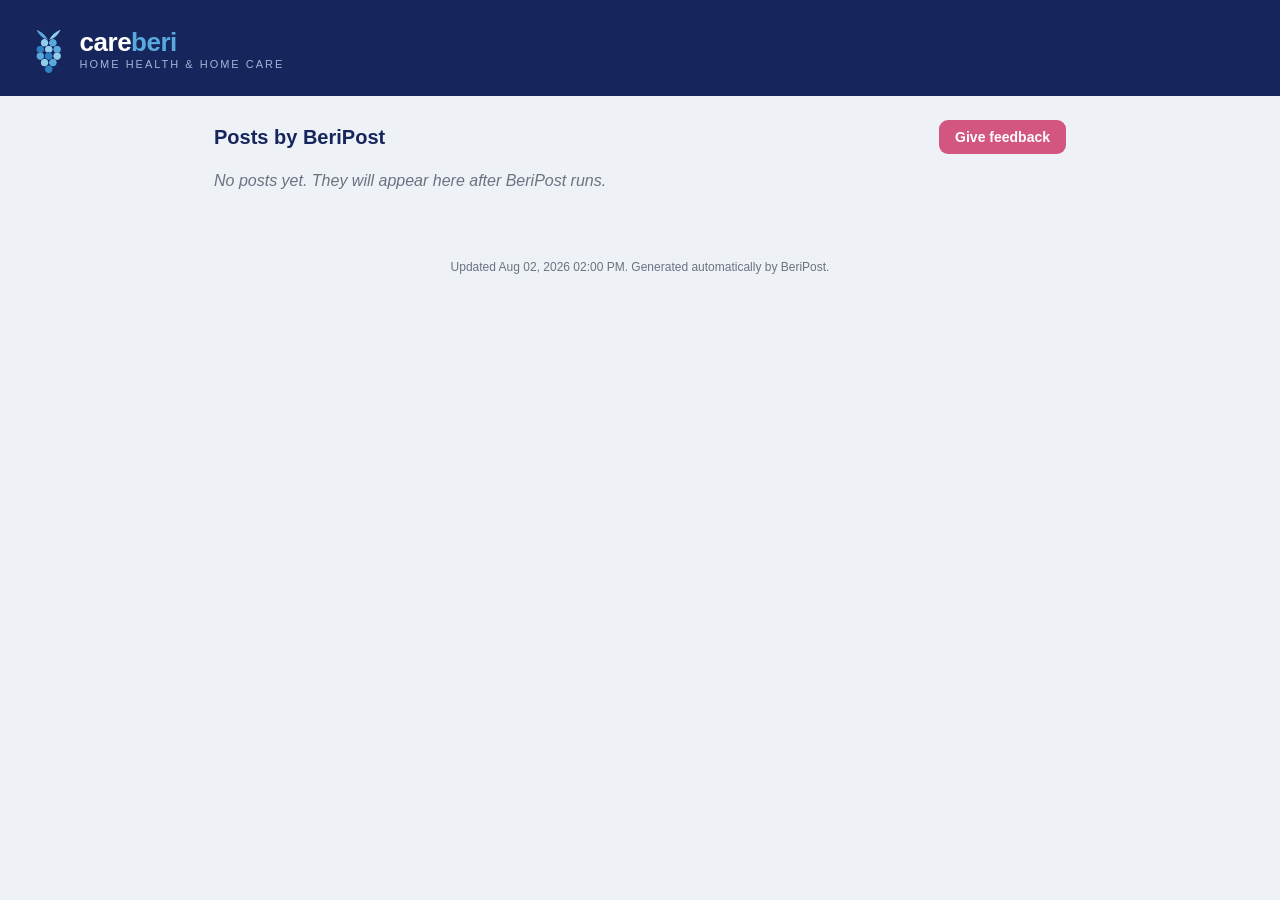
==== docs/index.html @ 3b331e43 "Rebuild as hands-off v2: auto-post, email, feedback memory, GitHub Pages gallery - Remove the local " ====
<!DOCTYPE html>
<html lang="en"><head>
<meta charset="utf-8"><meta name="viewport" content="width=device-width, initial-scale=1">
<title>Careberi posts</title>
<style>
:root{--navy:#16265C;--ocean:#2A5D9F;--azure:#2F80C2;--sky:#5AA9DE;--berry:#D25680;--page:#EEF2F7;--muted:#6B7280;--line:#E2E8F0;}
*{box-sizing:border-box}body{margin:0;font-family:-apple-system,'Segoe UI',Roboto,Arial,sans-serif;background:var(--page);color:#1F2733}
.top{background:var(--navy);color:#fff;padding:22px 24px;display:flex;align-items:center;gap:14px}
.top img{height:52px}.top .nm{font-size:26px;font-weight:700;letter-spacing:-.5px}.top .nm span{color:var(--sky)}
.top .tg{font-size:11px;letter-spacing:2px;text-transform:uppercase;color:#9fb6d6}
main{max-width:900px;margin:0 auto;padding:24px}
.bar{display:flex;justify-content:space-between;align-items:center;flex-wrap:wrap;gap:12px;margin-bottom:18px}
.bar h1{font-size:20px;margin:0;color:var(--navy)}
.btn{display:inline-block;background:var(--berry);color:#fff;text-decoration:none;padding:9px 16px;border-radius:9px;font-weight:600;font-size:14px}
.btn.ghost{background:#fff;color:var(--navy);border:1px solid var(--line)}
.grid{display:grid;grid-template-columns:repeat(auto-fill,minmax(380px,1fr));gap:20px}
.card{background:#fff;border:1px solid var(--line);border-radius:14px;overflow:hidden;display:flex;flex-direction:column}
.card img{width:100%;display:block;aspect-ratio:1/1;object-fit:cover;background:var(--navy)}
.cb{padding:16px;display:flex;flex-direction:column;gap:10px}
.meta{display:flex;gap:8px;align-items:center;font-size:12px;color:var(--muted)}
.pill{padding:2px 9px;border-radius:20px;color:#fff;font-size:11px;text-transform:uppercase}
.p-news{background:var(--ocean)}.p-education{background:var(--navy)}.p-trivia{background:var(--azure)}.p-dad_joke{background:var(--sky);color:var(--navy)}
.body{white-space:pre-wrap;font-size:14px;line-height:1.55;margin:0}
.actions{display:flex;gap:10px;flex-wrap:wrap;margin-top:4px}
.actions a{font-size:13px;text-decoration:none;font-weight:600}
.fb{color:var(--azure)}.fbk{color:var(--berry)}
.empty{color:var(--muted);font-style:italic}
footer{text-align:center;color:var(--muted);font-size:12px;padding:30px}
</style></head><body>
<div class="top"><img src="images/logo.png" alt="careberi"><div><div class="nm">care<span>beri</span></div><div class="tg">Home Health &amp; Home Care</div></div></div>
<main>
  <div class="bar"><h1>Posts by BeriPost</h1><a class="btn" href="https://github.com/careberi/BeriPost/issues/new?title=Feedback%20for%20BeriPost&body=General%20feedback%20on%20how%20the%20posts%20should%20sound%20or%20look%3A%0A" target="_blank">Give feedback</a></div>
  <p class="empty">No posts yet. They will appear here after BeriPost runs.</p>
</main>
<footer>Updated Aug 02, 2026 02:00 PM. Generated automatically by BeriPost.</footer>
</body></html>
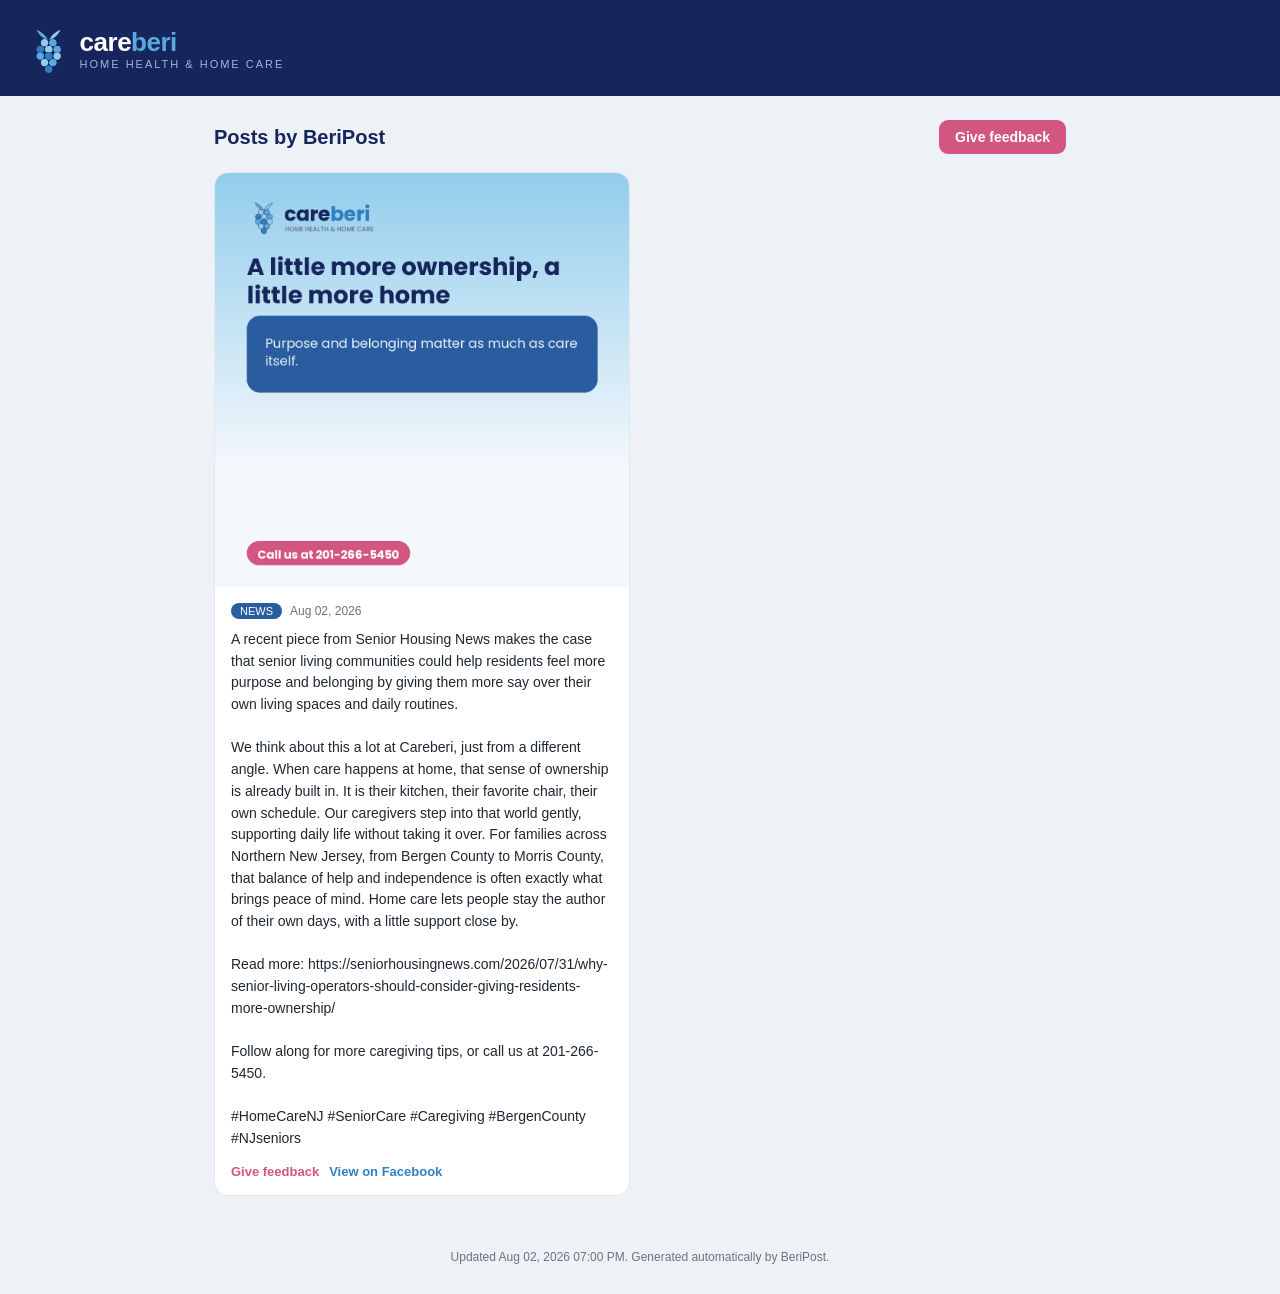
==== commit 250a526d: "Publish news post to the gallery" ====
--- a/docs/index.html
+++ b/docs/index.html
@@ -30,7 +30,15 @@
 <div class="top"><img src="images/logo.png" alt="careberi"><div><div class="nm">care<span>beri</span></div><div class="tg">Home Health &amp; Home Care</div></div></div>
 <main>
   <div class="bar"><h1>Posts by BeriPost</h1><a class="btn" href="https://github.com/careberi/BeriPost/issues/new?title=Feedback%20for%20BeriPost&body=General%20feedback%20on%20how%20the%20posts%20should%20sound%20or%20look%3A%0A" target="_blank">Give feedback</a></div>
-  <p class="empty">No posts yet. They will appear here after BeriPost runs.</p>
+  <div class="grid"><article class="card"><img src="images/2.png" alt="post image"><div class="cb"><div class="meta"><span class="pill p-news">news</span><span>Aug 02, 2026</span></div><p class="body">A recent piece from Senior Housing News makes the case that senior living communities could help residents feel more purpose and belonging by giving them more say over their own living spaces and daily routines.
+
+We think about this a lot at Careberi, just from a different angle. When care happens at home, that sense of ownership is already built in. It is their kitchen, their favorite chair, their own schedule. Our caregivers step into that world gently, supporting daily life without taking it over. For families across Northern New Jersey, from Bergen County to Morris County, that balance of help and independence is often exactly what brings peace of mind. Home care lets people stay the author of their own days, with a little support close by.
+
+Read more: https://seniorhousingnews.com/2026/07/31/why-senior-living-operators-should-consider-giving-residents-more-ownership/
+
+Follow along for more caregiving tips, or call us at 201-266-5450.
+
+#HomeCareNJ #SeniorCare #Caregiving #BergenCounty #NJseniors</p><div class="actions"><a class="fbk" href="https://github.com/careberi/BeriPost/issues/new?title=Feedback%20on%20post%20%232%20%28news%29&body=Post%3A%20news%20from%20Aug%2002%2C%202026%0A%0AMy%20feedback%20%28replace%20this%20line%29%3A%0A" target="_blank">Give feedback</a><a class="fb" href="https://www.facebook.com/1267903156403426_122101495161419010" target="_blank">View on Facebook</a></div></div></article></div>
 </main>
-<footer>Updated Aug 02, 2026 02:00 PM. Generated automatically by BeriPost.</footer>
+<footer>Updated Aug 02, 2026 07:00 PM. Generated automatically by BeriPost.</footer>
 </body></html>
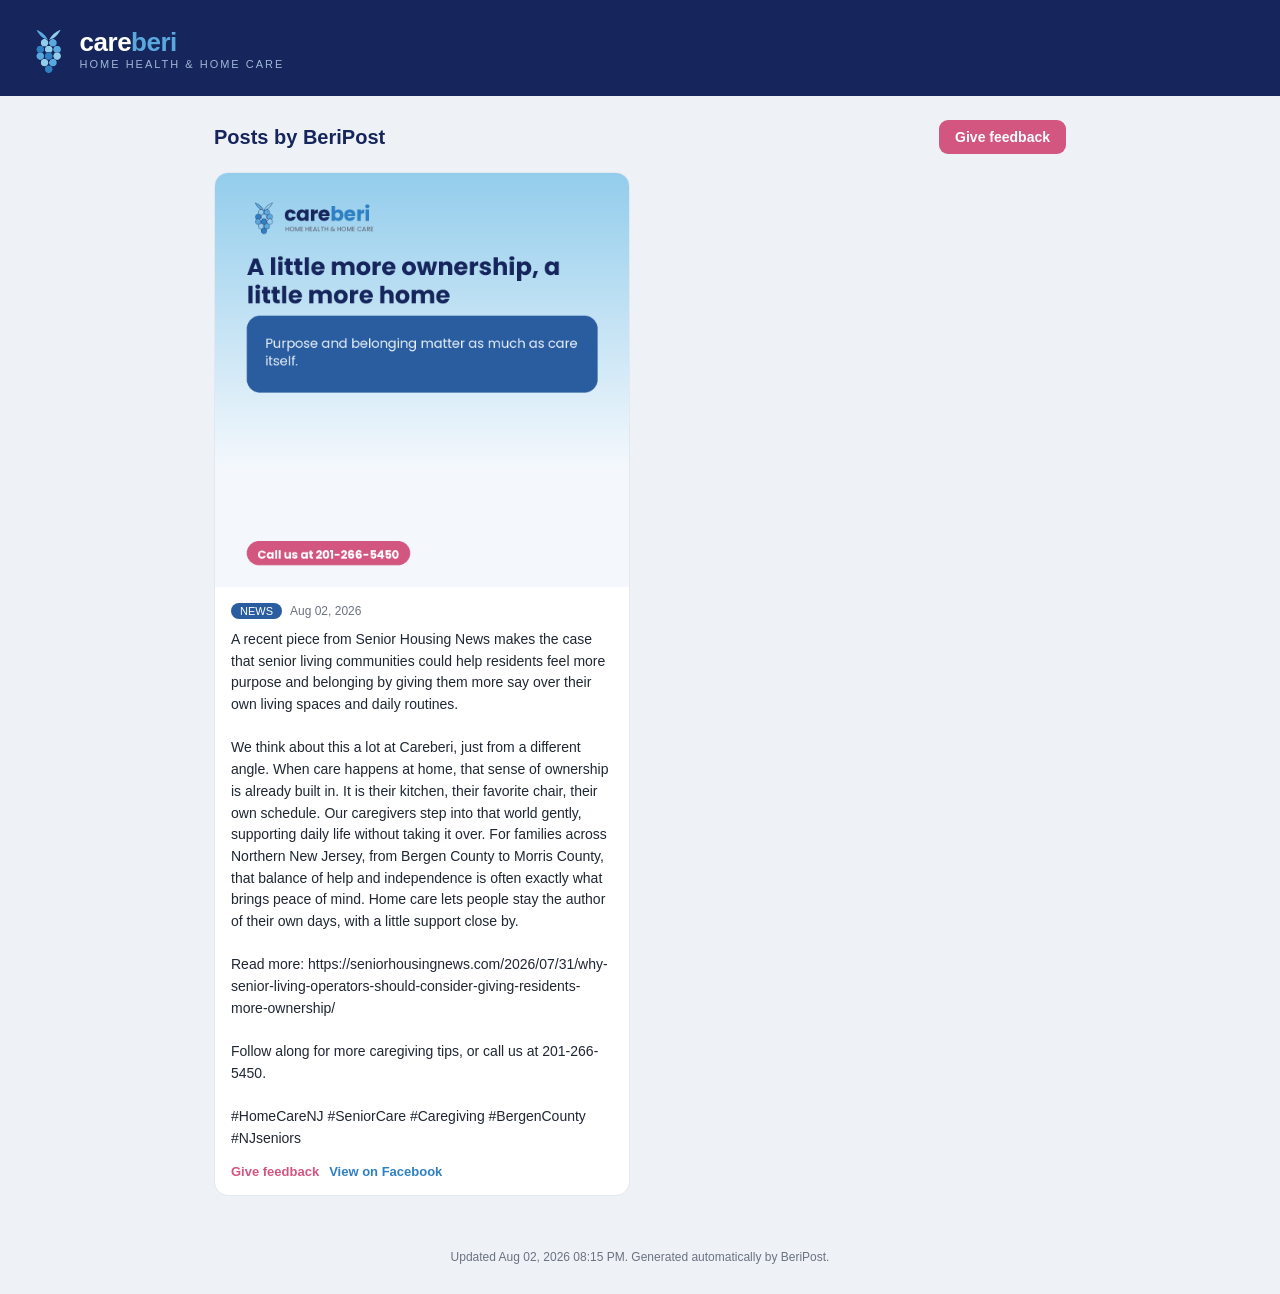
==== commit 2395d934: "Publish education post to the gallery" ====
--- a/docs/index.html
+++ b/docs/index.html
@@ -40,5 +40,5 @@
 
 #HomeCareNJ #SeniorCare #Caregiving #BergenCounty #NJseniors</p><div class="actions"><a class="fbk" href="https://github.com/careberi/BeriPost/issues/new?title=Feedback%20on%20post%20%232%20%28news%29&body=Post%3A%20news%20from%20Aug%2002%2C%202026%0A%0AMy%20feedback%20%28replace%20this%20line%29%3A%0A" target="_blank">Give feedback</a><a class="fb" href="https://www.facebook.com/1267903156403426_122101495161419010" target="_blank">View on Facebook</a></div></div></article></div>
 </main>
-<footer>Updated Aug 02, 2026 07:00 PM. Generated automatically by BeriPost.</footer>
+<footer>Updated Aug 02, 2026 08:15 PM. Generated automatically by BeriPost.</footer>
 </body></html>
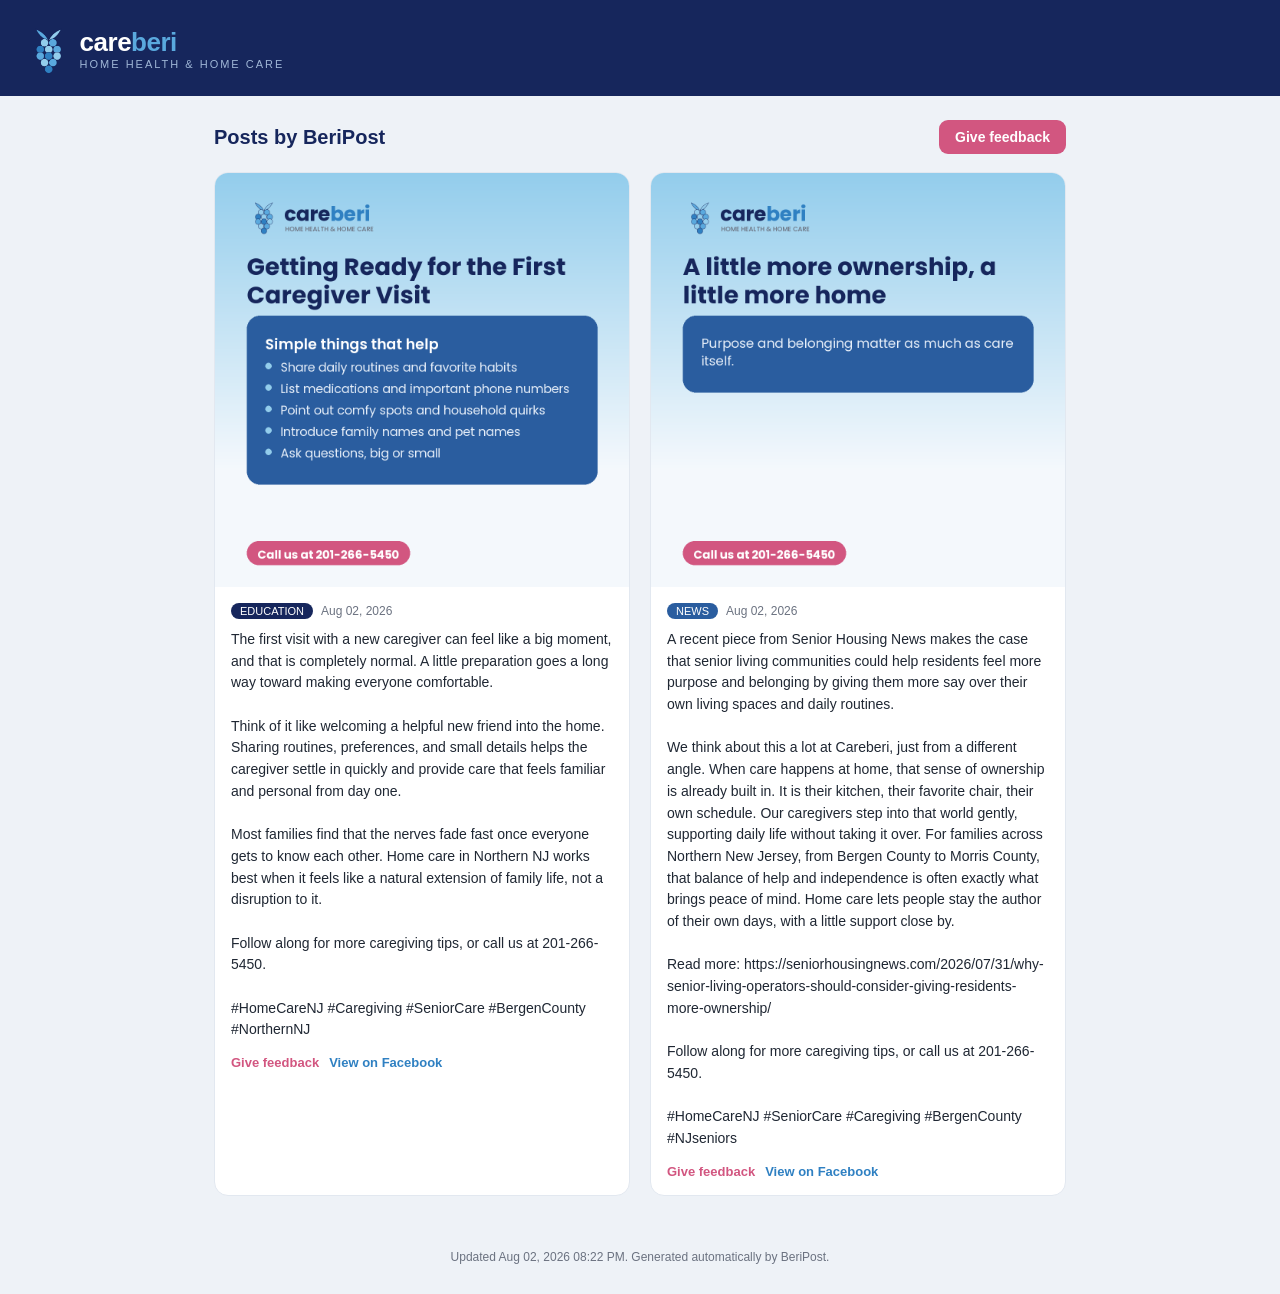
==== commit 807395d6: "Publish education post to the gallery" ====
--- a/docs/index.html
+++ b/docs/index.html
@@ -30,7 +30,15 @@
 <div class="top"><img src="images/logo.png" alt="careberi"><div><div class="nm">care<span>beri</span></div><div class="tg">Home Health &amp; Home Care</div></div></div>
 <main>
   <div class="bar"><h1>Posts by BeriPost</h1><a class="btn" href="https://github.com/careberi/BeriPost/issues/new?title=Feedback%20for%20BeriPost&body=General%20feedback%20on%20how%20the%20posts%20should%20sound%20or%20look%3A%0A" target="_blank">Give feedback</a></div>
-  <div class="grid"><article class="card"><img src="images/2.png" alt="post image"><div class="cb"><div class="meta"><span class="pill p-news">news</span><span>Aug 02, 2026</span></div><p class="body">A recent piece from Senior Housing News makes the case that senior living communities could help residents feel more purpose and belonging by giving them more say over their own living spaces and daily routines.
+  <div class="grid"><article class="card"><img src="images/4.png" alt="post image"><div class="cb"><div class="meta"><span class="pill p-education">education</span><span>Aug 02, 2026</span></div><p class="body">The first visit with a new caregiver can feel like a big moment, and that is completely normal. A little preparation goes a long way toward making everyone comfortable.
+
+Think of it like welcoming a helpful new friend into the home. Sharing routines, preferences, and small details helps the caregiver settle in quickly and provide care that feels familiar and personal from day one.
+
+Most families find that the nerves fade fast once everyone gets to know each other. Home care in Northern NJ works best when it feels like a natural extension of family life, not a disruption to it.
+
+Follow along for more caregiving tips, or call us at 201-266-5450.
+
+#HomeCareNJ #Caregiving #SeniorCare #BergenCounty #NorthernNJ</p><div class="actions"><a class="fbk" href="https://github.com/careberi/BeriPost/issues/new?title=Feedback%20on%20post%20%234%20%28education%29&body=Post%3A%20education%20from%20Aug%2002%2C%202026%0A%0AMy%20feedback%20%28replace%20this%20line%29%3A%0A" target="_blank">Give feedback</a><a class="fb" href="https://www.facebook.com/1267903156403426_122101545171419010" target="_blank">View on Facebook</a></div></div></article><article class="card"><img src="images/2.png" alt="post image"><div class="cb"><div class="meta"><span class="pill p-news">news</span><span>Aug 02, 2026</span></div><p class="body">A recent piece from Senior Housing News makes the case that senior living communities could help residents feel more purpose and belonging by giving them more say over their own living spaces and daily routines.
 
 We think about this a lot at Careberi, just from a different angle. When care happens at home, that sense of ownership is already built in. It is their kitchen, their favorite chair, their own schedule. Our caregivers step into that world gently, supporting daily life without taking it over. For families across Northern New Jersey, from Bergen County to Morris County, that balance of help and independence is often exactly what brings peace of mind. Home care lets people stay the author of their own days, with a little support close by.
 
@@ -40,5 +48,5 @@
 
 #HomeCareNJ #SeniorCare #Caregiving #BergenCounty #NJseniors</p><div class="actions"><a class="fbk" href="https://github.com/careberi/BeriPost/issues/new?title=Feedback%20on%20post%20%232%20%28news%29&body=Post%3A%20news%20from%20Aug%2002%2C%202026%0A%0AMy%20feedback%20%28replace%20this%20line%29%3A%0A" target="_blank">Give feedback</a><a class="fb" href="https://www.facebook.com/1267903156403426_122101495161419010" target="_blank">View on Facebook</a></div></div></article></div>
 </main>
-<footer>Updated Aug 02, 2026 08:15 PM. Generated automatically by BeriPost.</footer>
+<footer>Updated Aug 02, 2026 08:22 PM. Generated automatically by BeriPost.</footer>
 </body></html>
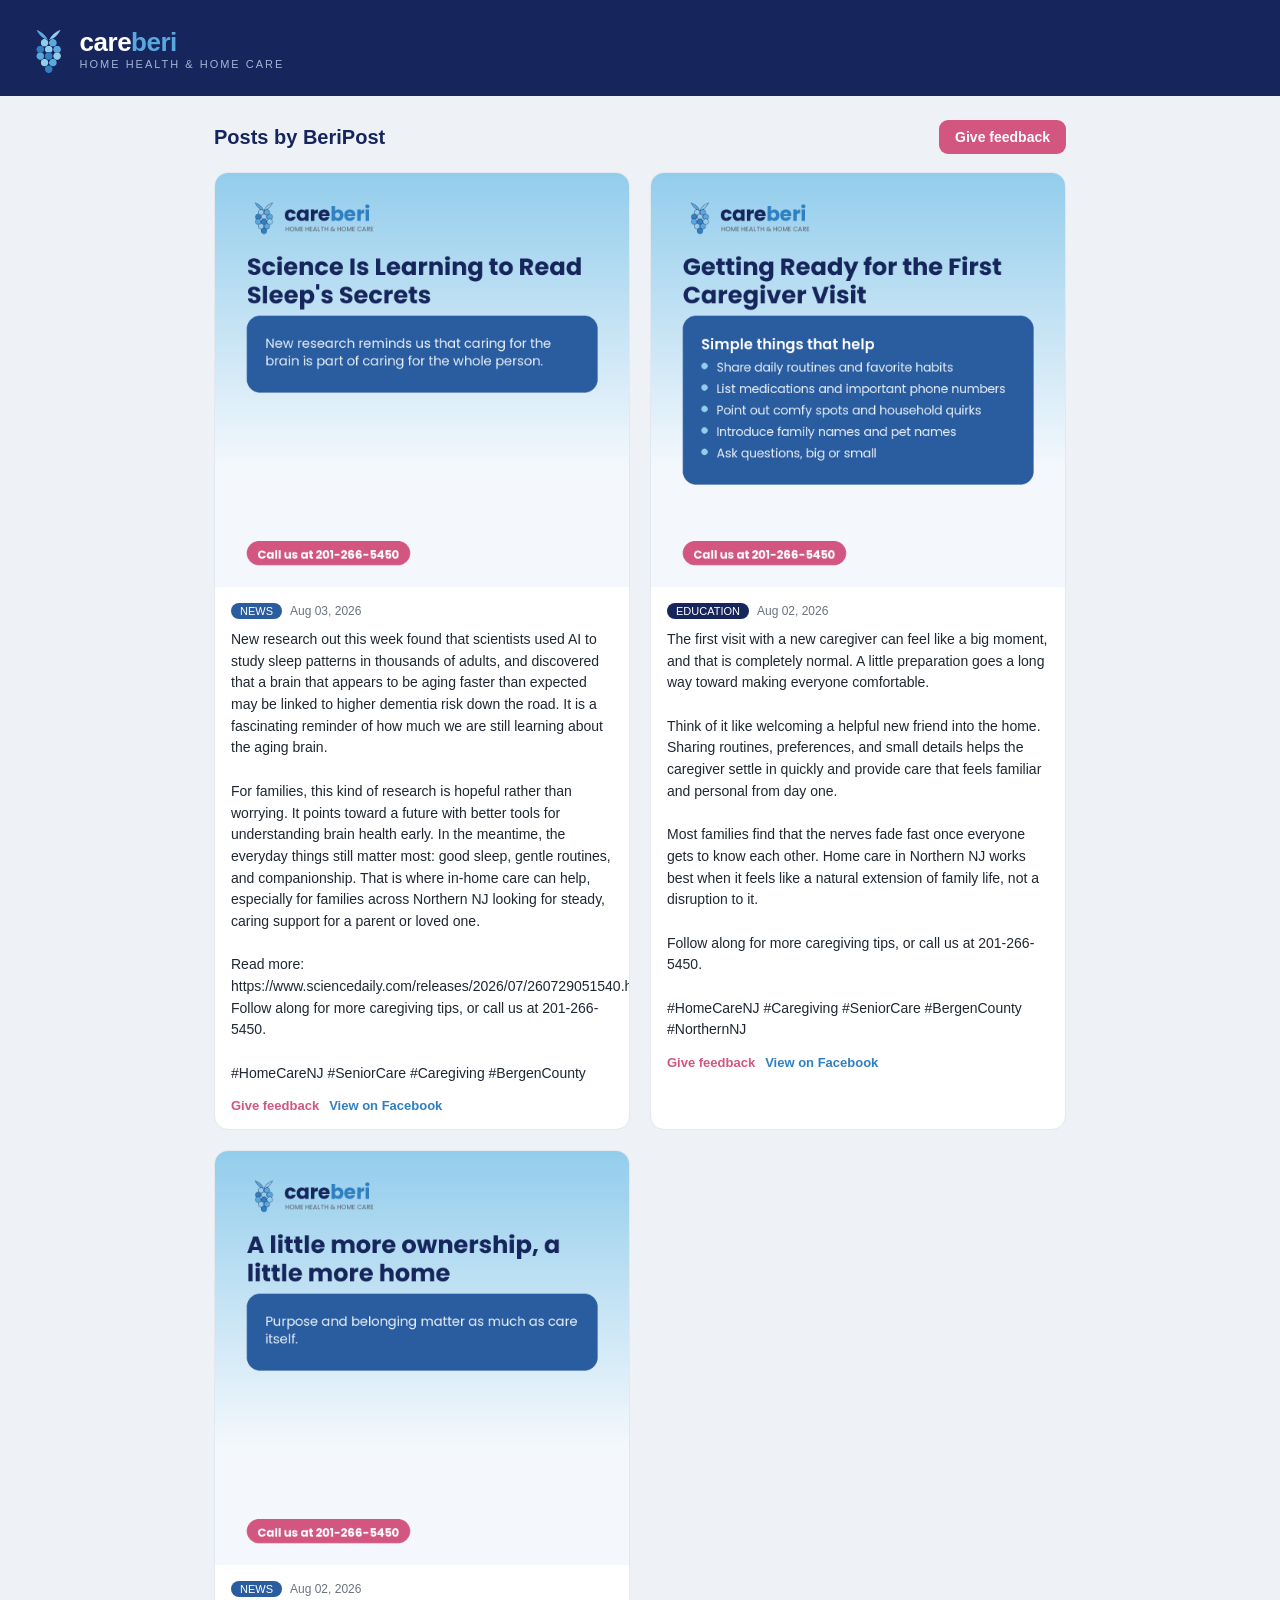
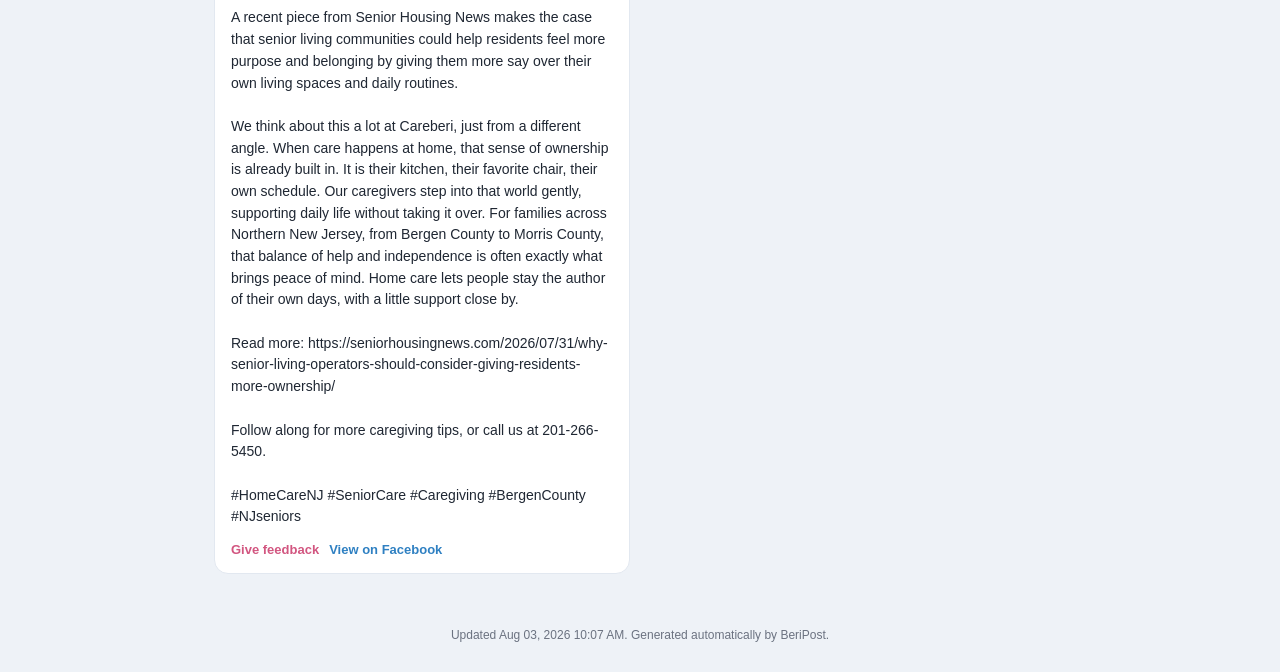
==== commit 91ef4167: "Publish news post to the gallery" ====
--- a/docs/index.html
+++ b/docs/index.html
@@ -30,7 +30,14 @@
 <div class="top"><img src="images/logo.png" alt="careberi"><div><div class="nm">care<span>beri</span></div><div class="tg">Home Health &amp; Home Care</div></div></div>
 <main>
   <div class="bar"><h1>Posts by BeriPost</h1><a class="btn" href="https://github.com/careberi/BeriPost/issues/new?title=Feedback%20for%20BeriPost&body=General%20feedback%20on%20how%20the%20posts%20should%20sound%20or%20look%3A%0A" target="_blank">Give feedback</a></div>
-  <div class="grid"><article class="card"><img src="images/4.png" alt="post image"><div class="cb"><div class="meta"><span class="pill p-education">education</span><span>Aug 02, 2026</span></div><p class="body">The first visit with a new caregiver can feel like a big moment, and that is completely normal. A little preparation goes a long way toward making everyone comfortable.
+  <div class="grid"><article class="card"><img src="images/5.png" alt="post image"><div class="cb"><div class="meta"><span class="pill p-news">news</span><span>Aug 03, 2026</span></div><p class="body">New research out this week found that scientists used AI to study sleep patterns in thousands of adults, and discovered that a brain that appears to be aging faster than expected may be linked to higher dementia risk down the road. It is a fascinating reminder of how much we are still learning about the aging brain.
+
+For families, this kind of research is hopeful rather than worrying. It points toward a future with better tools for understanding brain health early. In the meantime, the everyday things still matter most: good sleep, gentle routines, and companionship. That is where in-home care can help, especially for families across Northern NJ looking for steady, caring support for a parent or loved one.
+
+Read more: https://www.sciencedaily.com/releases/2026/07/260729051540.htm
+Follow along for more caregiving tips, or call us at 201-266-5450.
+
+#HomeCareNJ #SeniorCare #Caregiving #BergenCounty</p><div class="actions"><a class="fbk" href="https://github.com/careberi/BeriPost/issues/new?title=Feedback%20on%20post%20%235%20%28news%29&body=Post%3A%20news%20from%20Aug%2003%2C%202026%0A%0AMy%20feedback%20%28replace%20this%20line%29%3A%0A" target="_blank">Give feedback</a><a class="fb" href="https://www.facebook.com/1267903156403426_122102147475419010" target="_blank">View on Facebook</a></div></div></article><article class="card"><img src="images/4.png" alt="post image"><div class="cb"><div class="meta"><span class="pill p-education">education</span><span>Aug 02, 2026</span></div><p class="body">The first visit with a new caregiver can feel like a big moment, and that is completely normal. A little preparation goes a long way toward making everyone comfortable.
 
 Think of it like welcoming a helpful new friend into the home. Sharing routines, preferences, and small details helps the caregiver settle in quickly and provide care that feels familiar and personal from day one.
 
@@ -48,5 +55,5 @@
 
 #HomeCareNJ #SeniorCare #Caregiving #BergenCounty #NJseniors</p><div class="actions"><a class="fbk" href="https://github.com/careberi/BeriPost/issues/new?title=Feedback%20on%20post%20%232%20%28news%29&body=Post%3A%20news%20from%20Aug%2002%2C%202026%0A%0AMy%20feedback%20%28replace%20this%20line%29%3A%0A" target="_blank">Give feedback</a><a class="fb" href="https://www.facebook.com/1267903156403426_122101495161419010" target="_blank">View on Facebook</a></div></div></article></div>
 </main>
-<footer>Updated Aug 02, 2026 08:22 PM. Generated automatically by BeriPost.</footer>
+<footer>Updated Aug 03, 2026 10:07 AM. Generated automatically by BeriPost.</footer>
 </body></html>
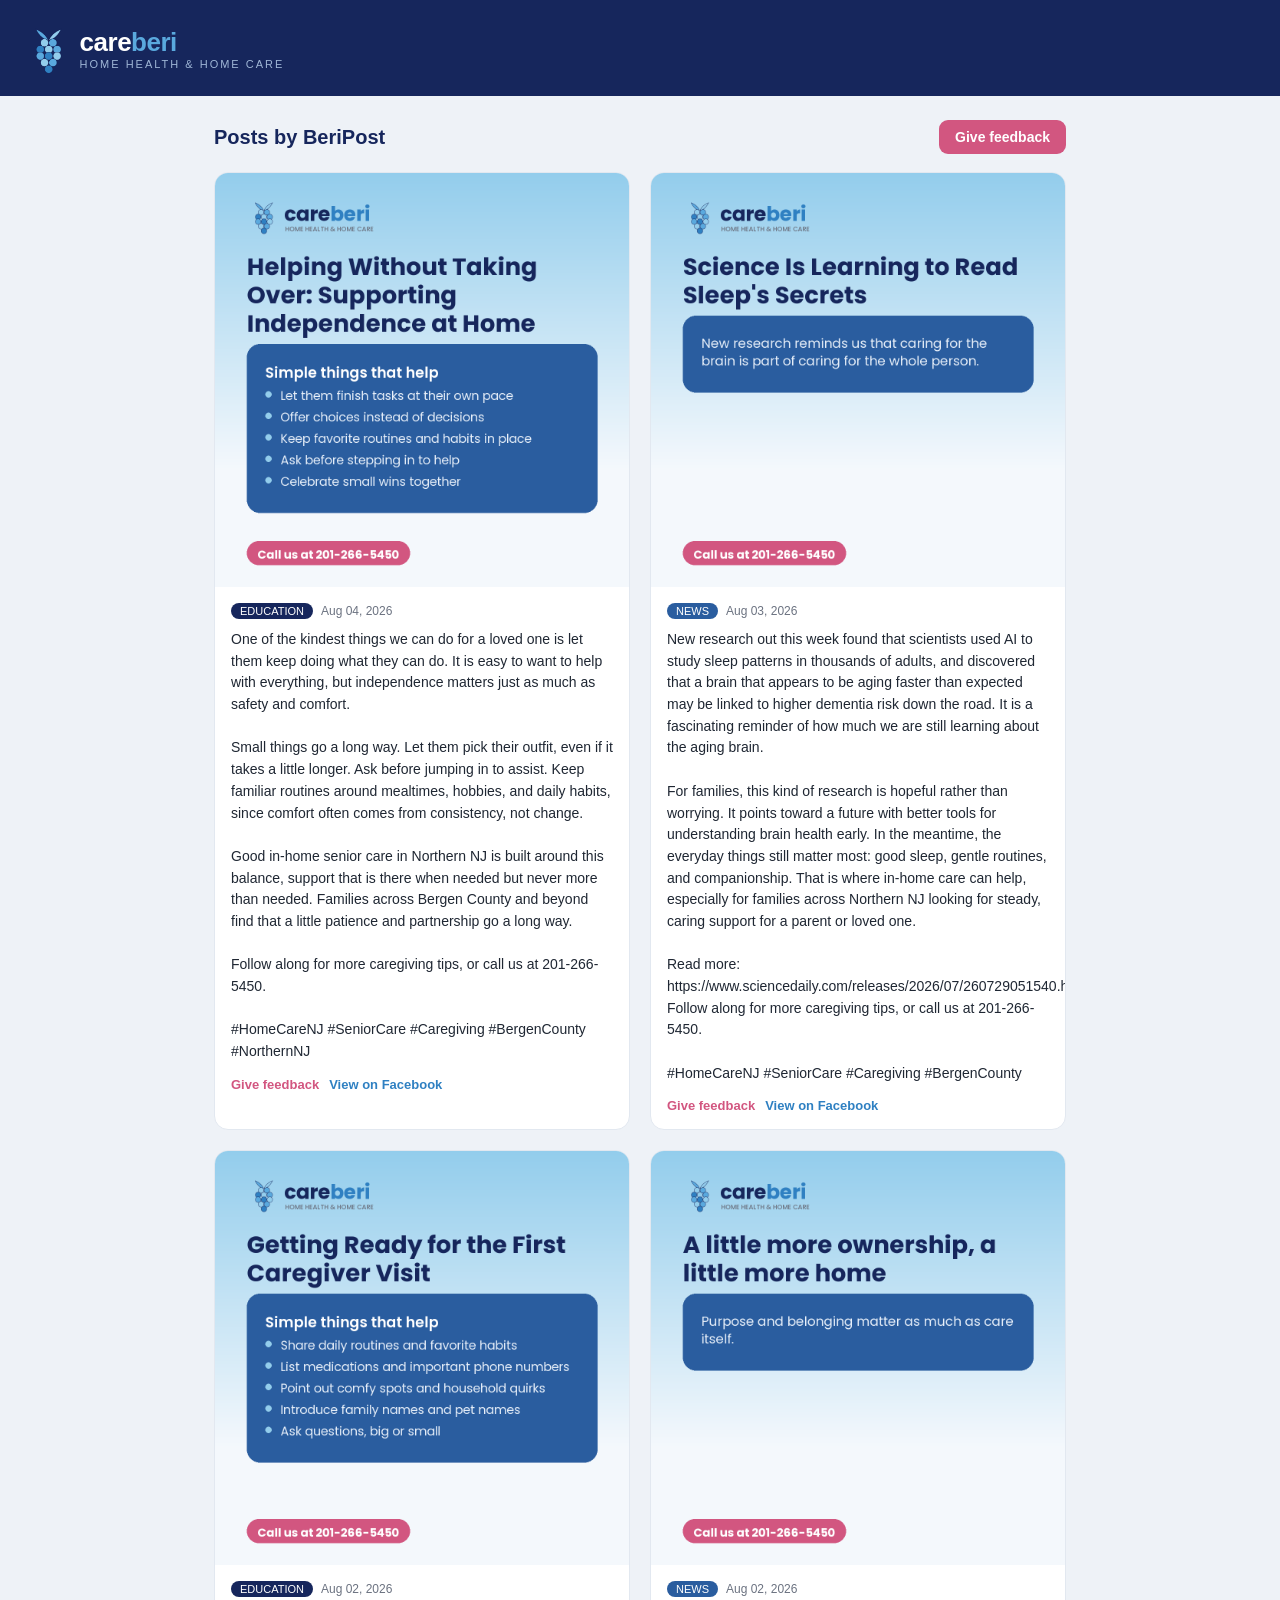
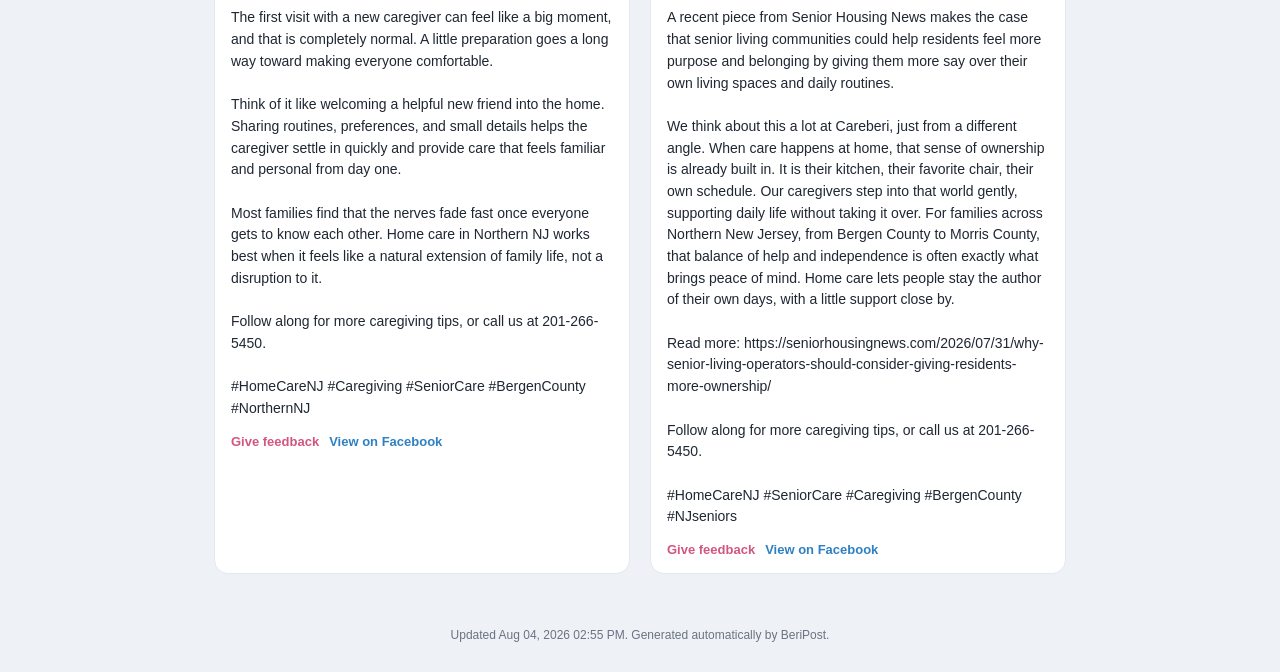
==== commit e5272c74: "Publish education post to the gallery" ====
--- a/docs/index.html
+++ b/docs/index.html
@@ -30,7 +30,15 @@
 <div class="top"><img src="images/logo.png" alt="careberi"><div><div class="nm">care<span>beri</span></div><div class="tg">Home Health &amp; Home Care</div></div></div>
 <main>
   <div class="bar"><h1>Posts by BeriPost</h1><a class="btn" href="https://github.com/careberi/BeriPost/issues/new?title=Feedback%20for%20BeriPost&body=General%20feedback%20on%20how%20the%20posts%20should%20sound%20or%20look%3A%0A" target="_blank">Give feedback</a></div>
-  <div class="grid"><article class="card"><img src="images/5.png" alt="post image"><div class="cb"><div class="meta"><span class="pill p-news">news</span><span>Aug 03, 2026</span></div><p class="body">New research out this week found that scientists used AI to study sleep patterns in thousands of adults, and discovered that a brain that appears to be aging faster than expected may be linked to higher dementia risk down the road. It is a fascinating reminder of how much we are still learning about the aging brain.
+  <div class="grid"><article class="card"><img src="images/6.png" alt="post image"><div class="cb"><div class="meta"><span class="pill p-education">education</span><span>Aug 04, 2026</span></div><p class="body">One of the kindest things we can do for a loved one is let them keep doing what they can do. It is easy to want to help with everything, but independence matters just as much as safety and comfort.
+
+Small things go a long way. Let them pick their outfit, even if it takes a little longer. Ask before jumping in to assist. Keep familiar routines around mealtimes, hobbies, and daily habits, since comfort often comes from consistency, not change.
+
+Good in-home senior care in Northern NJ is built around this balance, support that is there when needed but never more than needed. Families across Bergen County and beyond find that a little patience and partnership go a long way.
+
+Follow along for more caregiving tips, or call us at 201-266-5450.
+
+#HomeCareNJ #SeniorCare #Caregiving #BergenCounty #NorthernNJ</p><div class="actions"><a class="fbk" href="https://github.com/careberi/BeriPost/issues/new?title=Feedback%20on%20post%20%236%20%28education%29&body=Post%3A%20education%20from%20Aug%2004%2C%202026%0A%0AMy%20feedback%20%28replace%20this%20line%29%3A%0A" target="_blank">Give feedback</a><a class="fb" href="https://www.facebook.com/1267903156403426_122103413931419010" target="_blank">View on Facebook</a></div></div></article><article class="card"><img src="images/5.png" alt="post image"><div class="cb"><div class="meta"><span class="pill p-news">news</span><span>Aug 03, 2026</span></div><p class="body">New research out this week found that scientists used AI to study sleep patterns in thousands of adults, and discovered that a brain that appears to be aging faster than expected may be linked to higher dementia risk down the road. It is a fascinating reminder of how much we are still learning about the aging brain.
 
 For families, this kind of research is hopeful rather than worrying. It points toward a future with better tools for understanding brain health early. In the meantime, the everyday things still matter most: good sleep, gentle routines, and companionship. That is where in-home care can help, especially for families across Northern NJ looking for steady, caring support for a parent or loved one.
 
@@ -55,5 +63,5 @@
 
 #HomeCareNJ #SeniorCare #Caregiving #BergenCounty #NJseniors</p><div class="actions"><a class="fbk" href="https://github.com/careberi/BeriPost/issues/new?title=Feedback%20on%20post%20%232%20%28news%29&body=Post%3A%20news%20from%20Aug%2002%2C%202026%0A%0AMy%20feedback%20%28replace%20this%20line%29%3A%0A" target="_blank">Give feedback</a><a class="fb" href="https://www.facebook.com/1267903156403426_122101495161419010" target="_blank">View on Facebook</a></div></div></article></div>
 </main>
-<footer>Updated Aug 03, 2026 10:07 AM. Generated automatically by BeriPost.</footer>
+<footer>Updated Aug 04, 2026 02:55 PM. Generated automatically by BeriPost.</footer>
 </body></html>
